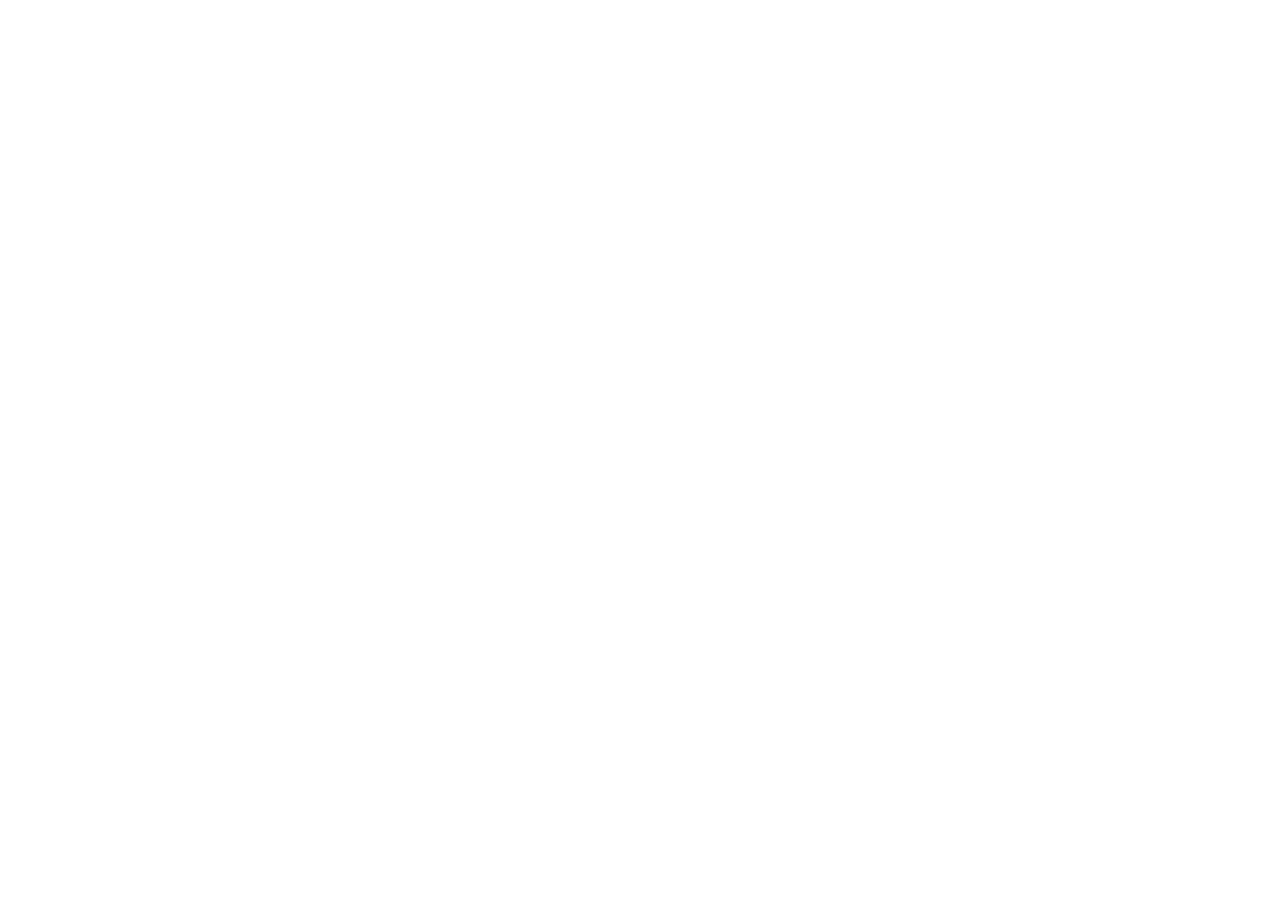
==== index.html @ 0b24f961 "Start" ====
<!DOCTYPE html>
<html lang="en">
<head>
    <meta charset="UTF-8">
    <meta name="viewport" content="width=device-width, initial-scale=1.0">
    <title>Document</title>
</head>
<body>
    
</body>
</html>
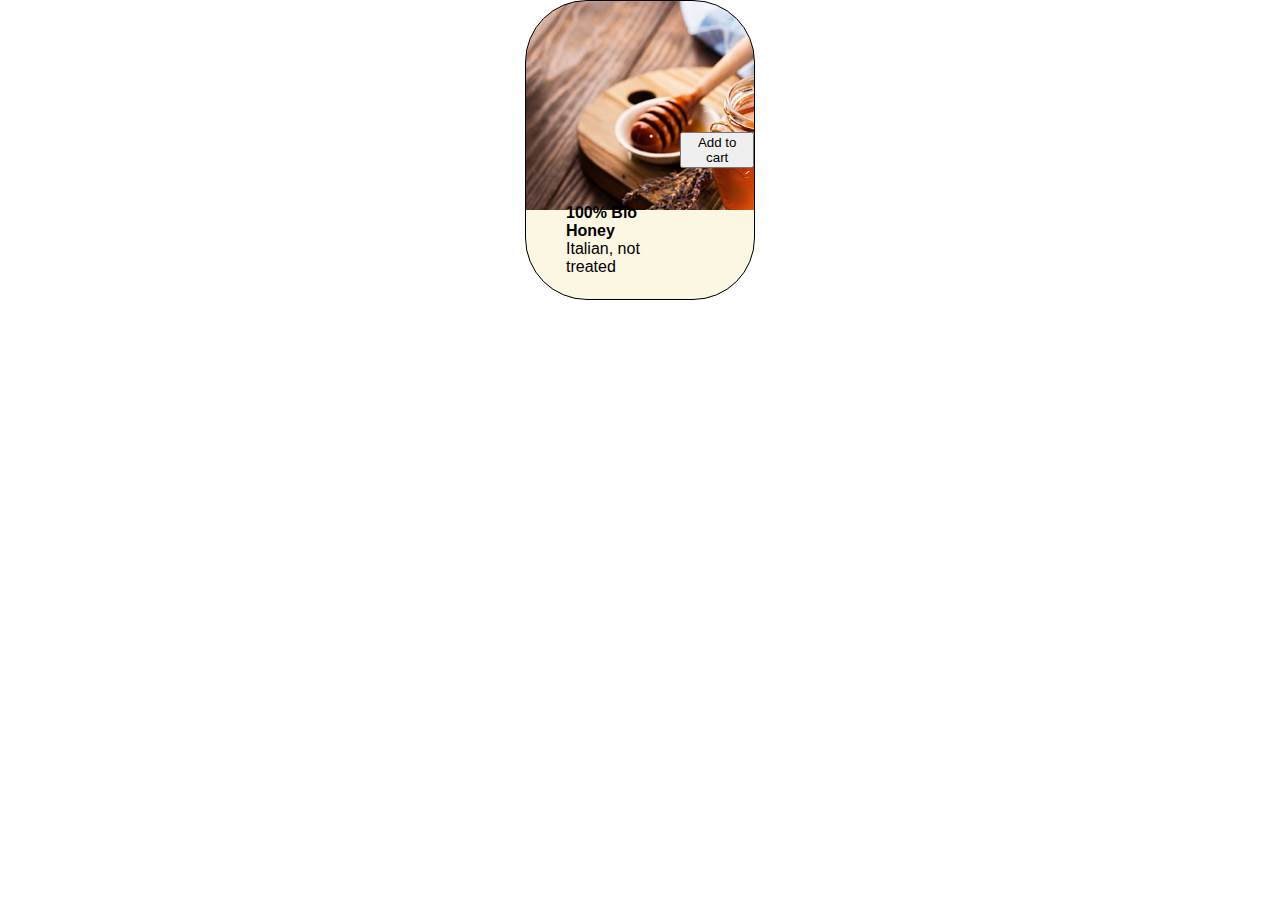
==== commit d114b5c0: "Card" ====
--- a/index.html
+++ b/index.html
@@ -3,9 +3,13 @@
 <head>
     <meta charset="UTF-8">
     <meta name="viewport" content="width=device-width, initial-scale=1.0">
-    <title>Document</title>
+    <link rel="stylesheet" href="./style.css">
+    <title>Esercizi</title>
 </head>
 <body>
-    
+    <div id="imgn">
+        <p> <span>100% Bio Honey</span> <br>Italian, not treated</p> 
+        <button>Add to cart</button>
+    </div> 
 </body>
 </html>--- a/style.css
+++ b/style.css
@@ -0,0 +1,35 @@
+*,
+*::before,
+*::after {
+  box-sizing: border-box;
+}
+
+body{
+    margin: 0;
+    font-family: Arial, Helvetica, sans-serif;
+}
+
+#imgn{
+  margin: auto;
+  border: 1px solid black ;
+  border-radius: 62px;
+  width: 230px;
+  height: 300px;
+  display: flex;
+  align-items: center;
+  background-color: solid #000000; 
+  background-image:linear-gradient(transparent 70%,#fbf7e3 70%), url(./Assets/imgs/honey.jpg);
+  background-size: cover;
+}
+
+p{
+  padding-top: 180px;
+  padding-left: 40px;
+}
+span{
+  font-weight: bold;
+}
+
+button{
+  transition: ;
+}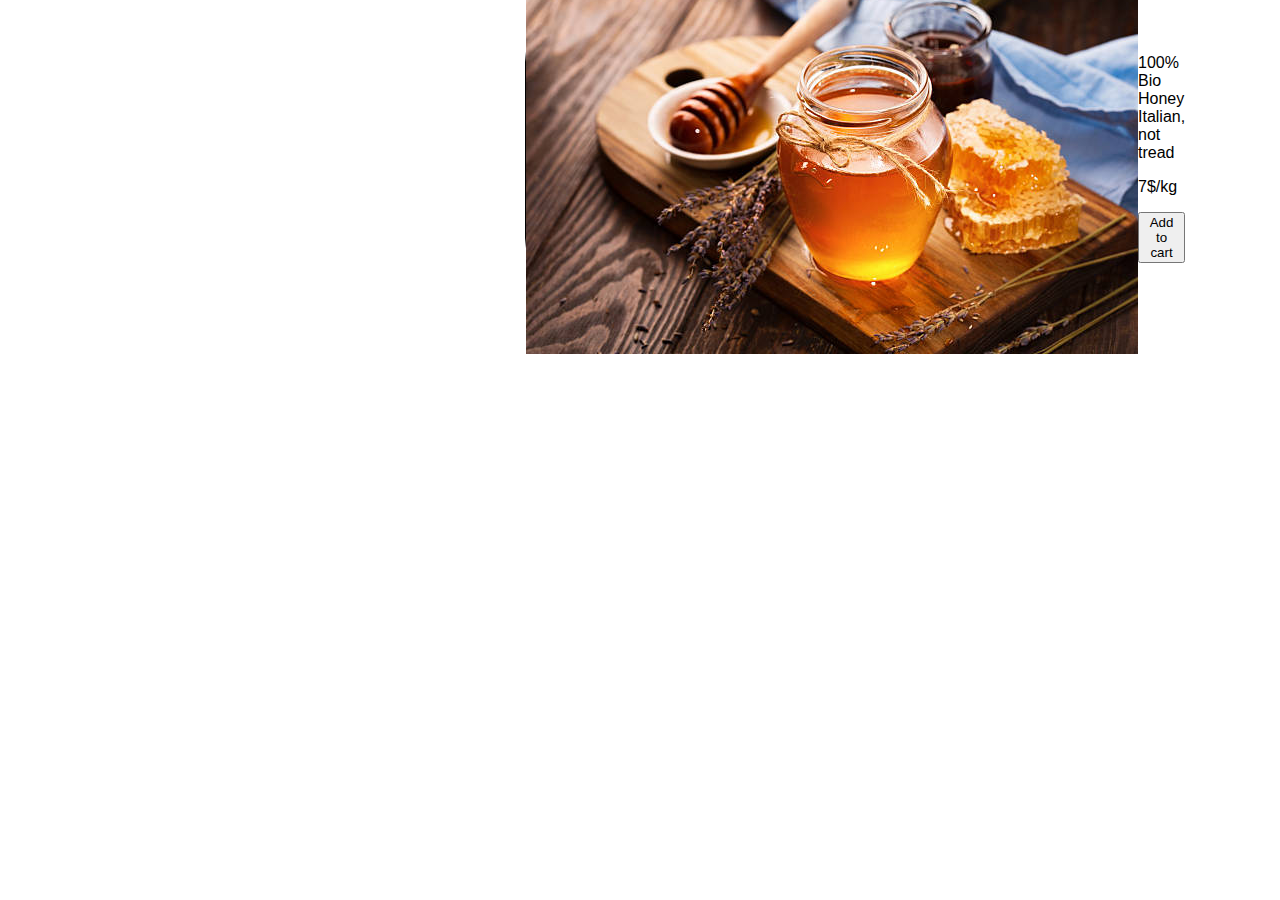
==== commit 41970620: "Recap" ====
--- a/index.html
+++ b/index.html
@@ -7,9 +7,22 @@
     <title>Esercizi</title>
 </head>
 <body>
-    <div id="imgn">
-        <p> <span>100% Bio Honey</span> <br>Italian, not treated</p> 
+<div id="card">
+    <img src="./Assets/imgs/honey.jpg" alt="">
+    <div id="containerText">
+        <p id="text"> <span>100% Bio Honey</span> <br>Italian, not tread</p>
+        <p id="dollar">7$/kg</p>
         <button>Add to cart</button>
-    </div> 
+    </div>
+</div>
+
+
+
+
+
+
+
+
+
 </body>
 </html>--- a/style.css
+++ b/style.css
@@ -9,7 +9,7 @@
     font-family: Arial, Helvetica, sans-serif;
 }
 
-#imgn{
+#card{
   margin: auto;
   border: 1px solid black ;
   border-radius: 62px;
@@ -17,19 +17,4 @@
   height: 300px;
   display: flex;
   align-items: center;
-  background-color: solid #000000; 
-  background-image:linear-gradient(transparent 70%,#fbf7e3 70%), url(./Assets/imgs/honey.jpg);
-  background-size: cover;
-}
-
-p{
-  padding-top: 180px;
-  padding-left: 40px;
-}
-span{
-  font-weight: bold;
-}
-
-button{
-  transition: ;
-}+} 
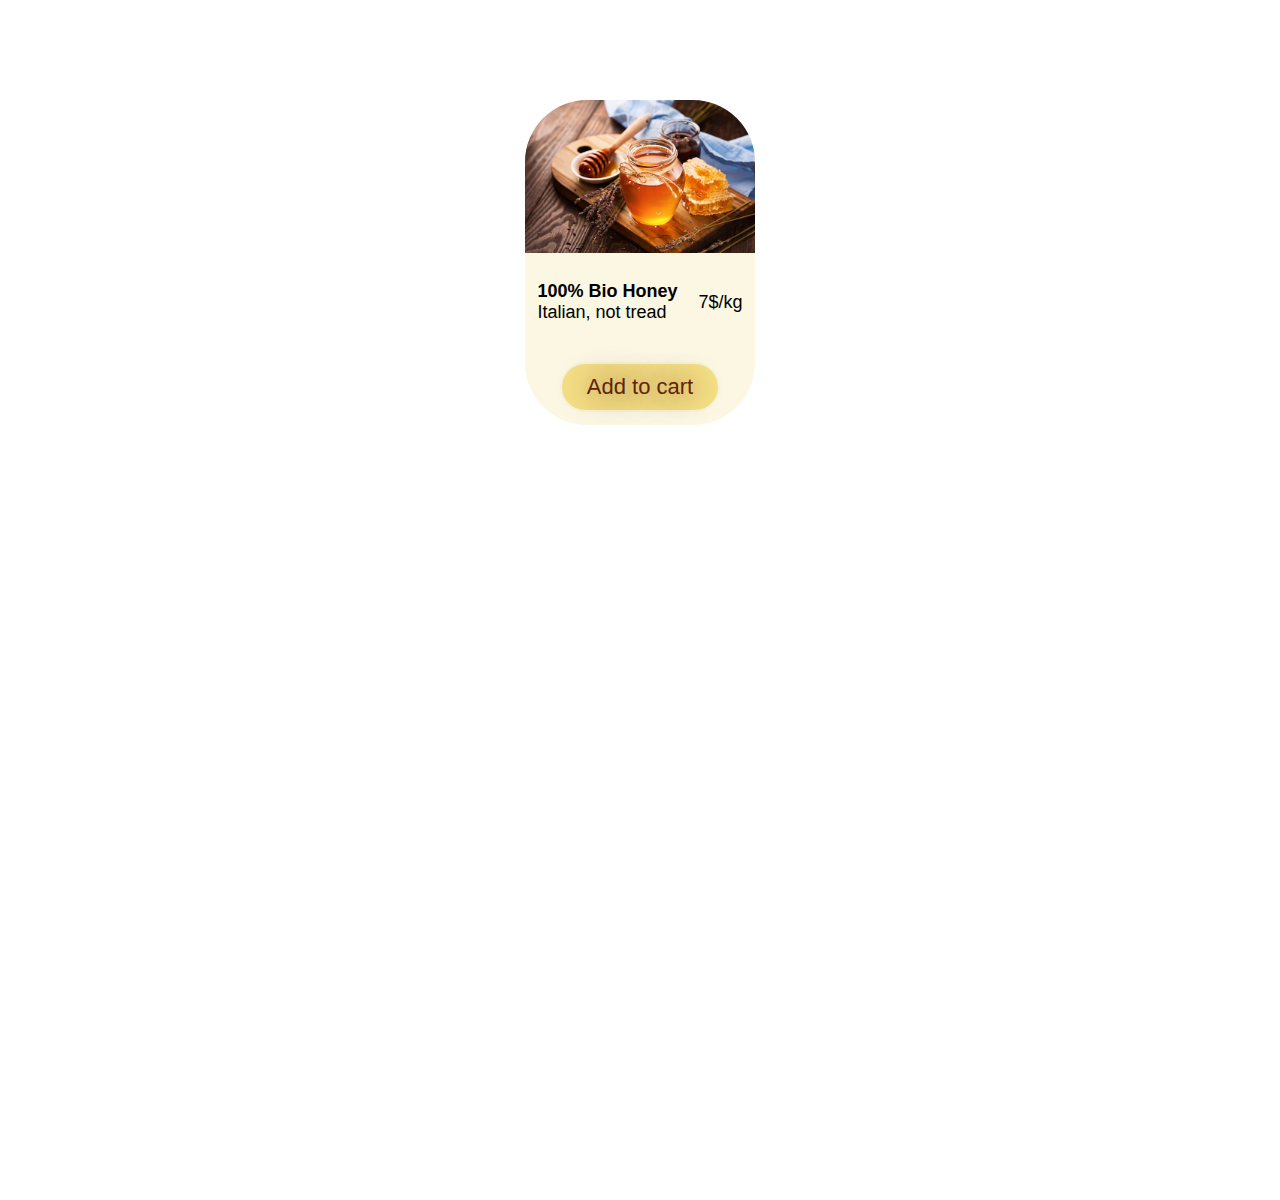
==== commit 6afdc3aa: "Finish Card" ====
--- a/index.html
+++ b/index.html
@@ -12,17 +12,8 @@
     <div id="containerText">
         <p id="text"> <span>100% Bio Honey</span> <br>Italian, not tread</p>
         <p id="dollar">7$/kg</p>
-        <button>Add to cart</button>
     </div>
+    <button>Add to cart</button>
 </div>
-
-
-
-
-
-
-
-
-
 </body>
 </html>--- a/style.css
+++ b/style.css
@@ -5,16 +5,56 @@
 }
 
 body{
-    margin: 0;
+  height: 1000px;
+    margin: 100px;
     font-family: Arial, Helvetica, sans-serif;
 }
-
-#card{
+img{
+  width: 100%;
+}
+#card{ 
   margin: auto;
-  border: 1px solid black ;
+  /* border: 1px solid black ; */
   border-radius: 62px;
   width: 230px;
-  height: 300px;
+  height: 325px; 
   display: flex;
   align-items: center;
-} 
+  display: flex;
+  flex-direction: column;
+  overflow: hidden;
+  background-color: #fbf7e3;
+}
+
+#containerText{
+  padding-top: 10px;
+  font-size: large;
+  display: flex;
+  align-items: center;
+  justify-content: space-around ;
+  gap: 21px;
+}
+span{
+  font-weight: bold;
+}
+
+button{
+  margin-top: 21px;
+padding-top: 3px;
+-webkit-border-radius: 28;
+  -moz-border-radius: 28;
+  border-radius: 28px;
+  text-shadow: 0px 0px 30px #612406;
+  font-family: Arial;
+  color: #612406;
+  font-size: 22px;
+  background: #f3df85;
+  padding: 10px 25px 10px 25px;
+  border: solid #f7f2dc 2px;
+  text-decoration: none;
+}
+
+#dollar{
+  display: block;
+  inset-block: ;
+}
